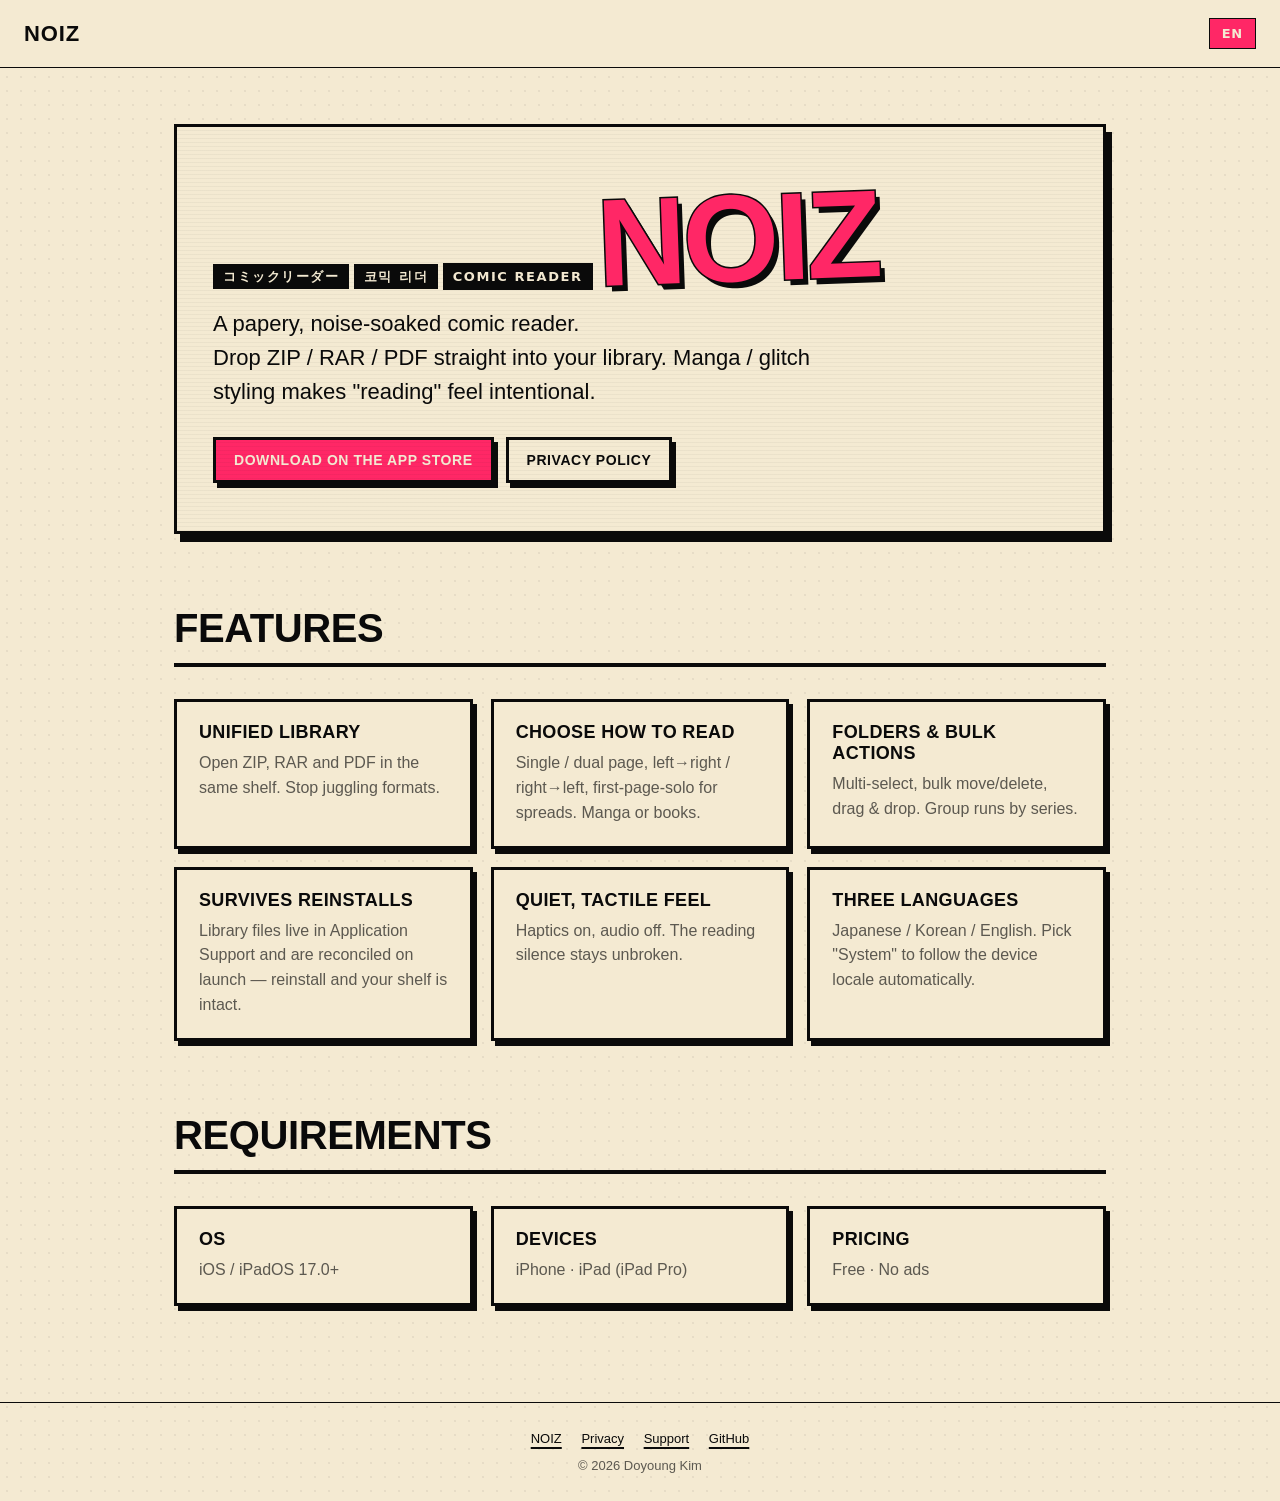
==== docs/index.html @ 311464d1 "docs: Japanese-primary README + multilingual marketing/privacy/support site - README.md now leads wi" ====
<!doctype html>
<html lang="ja">
<head>
  <meta charset="utf-8" />
  <meta name="viewport" content="width=device-width, initial-scale=1" />
  <title>NOIZ — 漫画リーダー / Comic Reader</title>
  <meta name="description" content="ZIP・RAR・PDF を統合した iPad / iPhone 向けマンガリーダー。マンガ／グリッチ調のデザイン。" />
  <link rel="stylesheet" href="assets/style.css" />
  <link rel="icon" href="data:image/svg+xml,%3Csvg xmlns='http://www.w3.org/2000/svg' viewBox='0 0 32 32'%3E%3Crect width='32' height='32' fill='%23ff2766'/%3E%3Ctext x='50%25' y='62%25' font-family='Helvetica' font-weight='900' font-size='22' fill='%230a0a0a' text-anchor='middle'%3EN%3C/text%3E%3C/svg%3E" />
</head>
<body>
  <header class="site-header">
    <a class="brand" href="./">NOIZ</a>
    <nav class="lang-switcher" aria-label="Language">
      <button data-lang="ja" aria-pressed="true">日本語</button>
      <button data-lang="ko" aria-pressed="false">한국어</button>
      <button data-lang="en" aria-pressed="false">EN</button>
    </nav>
  </header>

  <main>
    <!-- HERO ─────────────────────────────────────────────── -->
    <section class="hero">
      <span class="tag" data-lang="ja">コミックリーダー</span>
      <span class="tag" data-lang="ko">코믹 리더</span>
      <span class="tag" data-lang="en">Comic Reader</span>

      <h1>NOIZ</h1>

      <p class="lede" data-lang="ja">
        ノイズの効いた、紙のような漫画リーダー。<br>
        ZIP・RAR・PDF をそのままライブラリへ。マンガ／グリッチ調のデザインで「読む」を演出します。
      </p>
      <p class="lede" data-lang="ko">
        노이즈를 입은, 종이 같은 만화 리더.<br>
        ZIP・RAR・PDF 를 그대로 라이브러리에. 만화／글리치 톤으로 "읽기"를 연출합니다.
      </p>
      <p class="lede" data-lang="en">
        A papery, noise-soaked comic reader.<br>
        Drop ZIP / RAR / PDF straight into your library. Manga / glitch styling makes "reading" feel intentional.
      </p>

      <div class="cta-row">
        <a class="cta" href="https://apps.apple.com/app/id6768558817" data-lang="ja">App Store でダウンロード</a>
        <a class="cta" href="https://apps.apple.com/app/id6768558817" data-lang="ko">App Store 에서 다운로드</a>
        <a class="cta" href="https://apps.apple.com/app/id6768558817" data-lang="en">Download on the App Store</a>

        <a class="cta secondary" href="privacy/" data-lang="ja">プライバシーポリシー</a>
        <a class="cta secondary" href="privacy/" data-lang="ko">개인정보처리방침</a>
        <a class="cta secondary" href="privacy/" data-lang="en">Privacy Policy</a>
      </div>
    </section>

    <!-- FEATURES ─────────────────────────────────────────── -->
    <section class="section">
      <h2 data-lang="ja">特長</h2>
      <h2 data-lang="ko">특징</h2>
      <h2 data-lang="en">Features</h2>

      <div class="grid">
        <article class="card">
          <h3 data-lang="ja">統合ライブラリ</h3>
          <h3 data-lang="ko">통합 라이브러리</h3>
          <h3 data-lang="en">Unified library</h3>
          <p data-lang="ja">ZIP・RAR・PDF をそのまま開ける。フォーマットの違いを意識せずに一覧で管理。</p>
          <p data-lang="ko">ZIP・RAR・PDF 를 그대로 연다. 포맷 차이를 의식하지 않고 한 곳에서 관리.</p>
          <p data-lang="en">Open ZIP, RAR and PDF in the same shelf. Stop juggling formats.</p>
        </article>

        <article class="card">
          <h3 data-lang="ja">読み方を選べる</h3>
          <h3 data-lang="ko">읽기 방식 선택</h3>
          <h3 data-lang="en">Choose how to read</h3>
          <p data-lang="ja">シングル／デュアルページ、左→右／右→左、表紙単独表示。マンガ／書籍どちらにも合わせて。</p>
          <p data-lang="ko">한 페이지 / 두 페이지, 왼→오른 / 오른→왼, 첫 페이지 단독 표시. 만화에도 일반 책에도.</p>
          <p data-lang="en">Single / dual page, left→right / right→left, first-page-solo for spreads. Manga or books.</p>
        </article>

        <article class="card">
          <h3 data-lang="ja">フォルダ整理</h3>
          <h3 data-lang="ko">폴더 정리</h3>
          <h3 data-lang="en">Folders & bulk actions</h3>
          <p data-lang="ja">複数選択して一括移動・削除、ドラッグ＆ドロップ。シリーズ単位でひとまとめに。</p>
          <p data-lang="ko">다중 선택해 일괄 이동・삭제, 드래그 앤 드롭. 시리즈 단위로 깔끔하게.</p>
          <p data-lang="en">Multi-select, bulk move/delete, drag & drop. Group runs by series.</p>
        </article>

        <article class="card">
          <h3 data-lang="ja">再インストールでも消えない</h3>
          <h3 data-lang="ko">재설치해도 안 사라짐</h3>
          <h3 data-lang="en">Survives reinstalls</h3>
          <p data-lang="ja">作品は Application Support に保存。起動時に自動再同期するので、再インストールでもライブラリは元通り。</p>
          <p data-lang="ko">파일은 Application Support 에 저장. 시작 시 자동 재동기화되어, 재설치 후에도 라이브러리는 그대로.</p>
          <p data-lang="en">Library files live in Application Support and are reconciled on launch — reinstall and your shelf is intact.</p>
        </article>

        <article class="card">
          <h3 data-lang="ja">静かで触感のある体験</h3>
          <h3 data-lang="ko">조용하고 손맛 있는 경험</h3>
          <h3 data-lang="en">Quiet, tactile feel</h3>
          <p data-lang="ja">操作にはハプティクス、音は一切なし。読書中の静けさを邪魔しません。</p>
          <p data-lang="ko">조작엔 햅틱, 소리는 일절 없음. 독서의 고요함을 방해하지 않습니다.</p>
          <p data-lang="en">Haptics on, audio off. The reading silence stays unbroken.</p>
        </article>

        <article class="card">
          <h3 data-lang="ja">3 言語対応</h3>
          <h3 data-lang="ko">3개 언어 지원</h3>
          <h3 data-lang="en">Three languages</h3>
          <p data-lang="ja">日本語 / 한국어 / English。「システムに従う」を選ぶと端末の言語を自動追従。</p>
          <p data-lang="ko">日本語 / 한국어 / English. "시스템"을 선택하면 기기 언어를 자동 추종.</p>
          <p data-lang="en">Japanese / Korean / English. Pick "System" to follow the device locale automatically.</p>
        </article>
      </div>
    </section>

    <!-- INFO / FAQ STRIP ────────────────────────────────── -->
    <section class="section">
      <h2 data-lang="ja">動作環境</h2>
      <h2 data-lang="ko">시스템 요구사항</h2>
      <h2 data-lang="en">Requirements</h2>

      <div class="grid">
        <article class="card">
          <h3 data-lang="ja">対応 OS</h3>
          <h3 data-lang="ko">지원 OS</h3>
          <h3 data-lang="en">OS</h3>
          <p>iOS / iPadOS 17.0+</p>
        </article>
        <article class="card">
          <h3 data-lang="ja">対応デバイス</h3>
          <h3 data-lang="ko">지원 기기</h3>
          <h3 data-lang="en">Devices</h3>
          <p>iPhone · iPad (iPad Pro)</p>
        </article>
        <article class="card">
          <h3 data-lang="ja">価格</h3>
          <h3 data-lang="ko">가격</h3>
          <h3 data-lang="en">Pricing</h3>
          <p data-lang="ja">無料 · 広告なし</p>
          <p data-lang="ko">무료 · 광고 없음</p>
          <p data-lang="en">Free · No ads</p>
        </article>
      </div>
    </section>
  </main>

  <footer class="site-footer">
    <div>
      <a href="./">NOIZ</a>
      <a href="privacy/" data-lang="ja">プライバシーポリシー</a>
      <a href="privacy/" data-lang="ko">개인정보처리방침</a>
      <a href="privacy/" data-lang="en">Privacy</a>
      <a href="support/" data-lang="ja">サポート</a>
      <a href="support/" data-lang="ko">지원</a>
      <a href="support/" data-lang="en">Support</a>
      <a href="https://github.com/CobyApp/mana">GitHub</a>
    </div>
    <div style="margin-top:12px;">© 2026 Doyoung Kim</div>
  </footer>

  <script src="assets/i18n.js"></script>
</body>
</html>
---- docs/assets/style.css ----
/* NOIZ — Manga / Glitch landing styles. Mirrors the in-app Tokens. */

:root {
  --paper: #f4ead2;
  --ink: #0a0a0a;
  --ink-dim: rgba(10, 10, 10, 0.65);
  --accent: #ff2766;
  --halftone: rgba(10, 10, 10, 0.06);
  --stroke: 1.5px;
  --stroke-bold: 3px;
  --shadow: 6px 8px 0 var(--ink);
}

* { box-sizing: border-box; }

html, body {
  margin: 0;
  background: var(--paper);
  color: var(--ink);
  font-family: "Pretendard", "Noto Sans JP", "Noto Sans KR", -apple-system, BlinkMacSystemFont, "SF Pro", "Helvetica Neue", sans-serif;
  font-weight: 500;
  -webkit-font-smoothing: antialiased;
  text-rendering: optimizeLegibility;
}

body {
  background-image:
    radial-gradient(var(--halftone) 1.2px, transparent 1.2px);
  background-size: 14px 14px;
  background-position: 0 0;
}

a { color: var(--ink); text-decoration: underline; text-decoration-thickness: 2px; text-underline-offset: 4px; }
a:hover { color: var(--accent); }

/* ── Header ─────────────────────────────── */
.site-header {
  position: sticky;
  top: 0;
  z-index: 10;
  background: var(--paper);
  border-bottom: var(--stroke) solid var(--ink);
  padding: 18px 24px;
  display: flex;
  align-items: center;
  justify-content: space-between;
  gap: 16px;
}

.site-header .brand {
  font-weight: 900;
  font-size: 22px;
  letter-spacing: 0.04em;
  text-decoration: none;
}

.lang-switcher {
  display: inline-flex;
  border: var(--stroke) solid var(--ink);
}
.lang-switcher button {
  appearance: none;
  background: var(--paper);
  border: 0;
  border-right: var(--stroke) solid var(--ink);
  color: var(--ink);
  cursor: pointer;
  font: 700 13px/1 "Pretendard", "Noto Sans JP", system-ui, sans-serif;
  letter-spacing: 0.06em;
  padding: 8px 12px;
  text-transform: uppercase;
}
.lang-switcher button:last-child { border-right: 0; }
.lang-switcher button[aria-pressed="true"] {
  background: var(--accent);
  color: var(--paper);
}

/* ── Layout ─────────────────────────────── */
main {
  max-width: 980px;
  margin: 0 auto;
  padding: 56px 24px 96px;
}

.hero {
  border: var(--stroke-bold) solid var(--ink);
  background: var(--paper);
  box-shadow: var(--shadow);
  padding: 56px 36px 48px;
  position: relative;
  overflow: hidden;
}
.hero::before {
  content: "";
  position: absolute;
  inset: 0;
  background-image:
    repeating-linear-gradient(
      to bottom,
      transparent 0 3px,
      rgba(10, 10, 10, 0.04) 3px 4px
    );
  pointer-events: none;
}
.hero h1 {
  font-size: clamp(64px, 12vw, 124px);
  margin: 0 0 12px;
  font-weight: 900;
  letter-spacing: -0.03em;
  line-height: 0.9;
  color: var(--accent);
  -webkit-text-stroke: 3px var(--ink);
  paint-order: stroke fill;
  transform: rotate(-2deg);
  display: inline-block;
  text-shadow: 5px 6px 0 var(--ink);
}
.hero .tag {
  display: inline-block;
  font: 700 13px/1 "Pretendard", "Noto Sans JP", system-ui, sans-serif;
  letter-spacing: 0.12em;
  text-transform: uppercase;
  background: var(--ink);
  color: var(--paper);
  padding: 6px 10px;
  margin-bottom: 18px;
}
.hero p.lede {
  font-size: clamp(18px, 2.2vw, 22px);
  margin: 0 0 28px;
  max-width: 640px;
  line-height: 1.55;
}

.cta-row {
  display: flex;
  flex-wrap: wrap;
  gap: 12px;
  margin-top: 8px;
}
.cta {
  display: inline-flex;
  align-items: center;
  gap: 8px;
  padding: 12px 18px;
  background: var(--accent);
  color: var(--paper);
  font-weight: 800;
  letter-spacing: 0.04em;
  border: var(--stroke-bold) solid var(--ink);
  box-shadow: 4px 5px 0 var(--ink);
  text-decoration: none;
  text-transform: uppercase;
  font-size: 14px;
}
.cta.secondary { background: var(--paper); color: var(--ink); }
.cta:hover { transform: translate(2px, 2px); box-shadow: 2px 3px 0 var(--ink); }

/* ── Section heading ────────────────────── */
.section { margin-top: 72px; }
.section h2 {
  font-size: clamp(28px, 4vw, 40px);
  margin: 0 0 24px;
  text-transform: uppercase;
  letter-spacing: -0.01em;
  position: relative;
  padding-bottom: 8px;
}
.section h2::after {
  content: "";
  display: block;
  height: 4px;
  background: var(--ink);
  margin-top: 12px;
}

/* ── Feature grid ───────────────────────── */
.grid {
  display: grid;
  grid-template-columns: repeat(auto-fit, minmax(260px, 1fr));
  gap: 18px;
}
.card {
  border: var(--stroke-bold) solid var(--ink);
  background: var(--paper);
  padding: 20px 22px;
  box-shadow: 4px 5px 0 var(--ink);
  position: relative;
}
.card h3 {
  margin: 0 0 8px;
  font-size: 18px;
  letter-spacing: 0.02em;
  text-transform: uppercase;
}
.card p { margin: 0; line-height: 1.55; color: var(--ink-dim); }

/* ── Long-form prose (privacy / support) ─ */
.prose {
  border: var(--stroke-bold) solid var(--ink);
  background: var(--paper);
  box-shadow: var(--shadow);
  padding: 40px 36px;
}
.prose h1 {
  font-size: clamp(36px, 6vw, 56px);
  margin: 0 0 24px;
  letter-spacing: -0.02em;
}
.prose h2 {
  margin-top: 32px;
  margin-bottom: 12px;
  font-size: 22px;
  text-transform: uppercase;
}
.prose p, .prose li { line-height: 1.7; font-size: 16px; }
.prose ul { padding-left: 22px; }
.prose .meta {
  display: inline-block;
  font: 700 12px/1 "Pretendard", system-ui, sans-serif;
  letter-spacing: 0.12em;
  text-transform: uppercase;
  background: var(--ink);
  color: var(--paper);
  padding: 6px 10px;
  margin-bottom: 20px;
}

/* ── Footer ─────────────────────────────── */
.site-footer {
  border-top: var(--stroke) solid var(--ink);
  padding: 28px 24px;
  font-size: 13px;
  color: var(--ink-dim);
  text-align: center;
}
.site-footer a { margin: 0 8px; }

/* ── i18n visibility ────────────────────── */
[data-lang] { display: none; }
html[lang="ja"] [data-lang="ja"] { display: revert; }
html[lang="ko"] [data-lang="ko"] { display: revert; }
html[lang="en"] [data-lang="en"] { display: revert; }
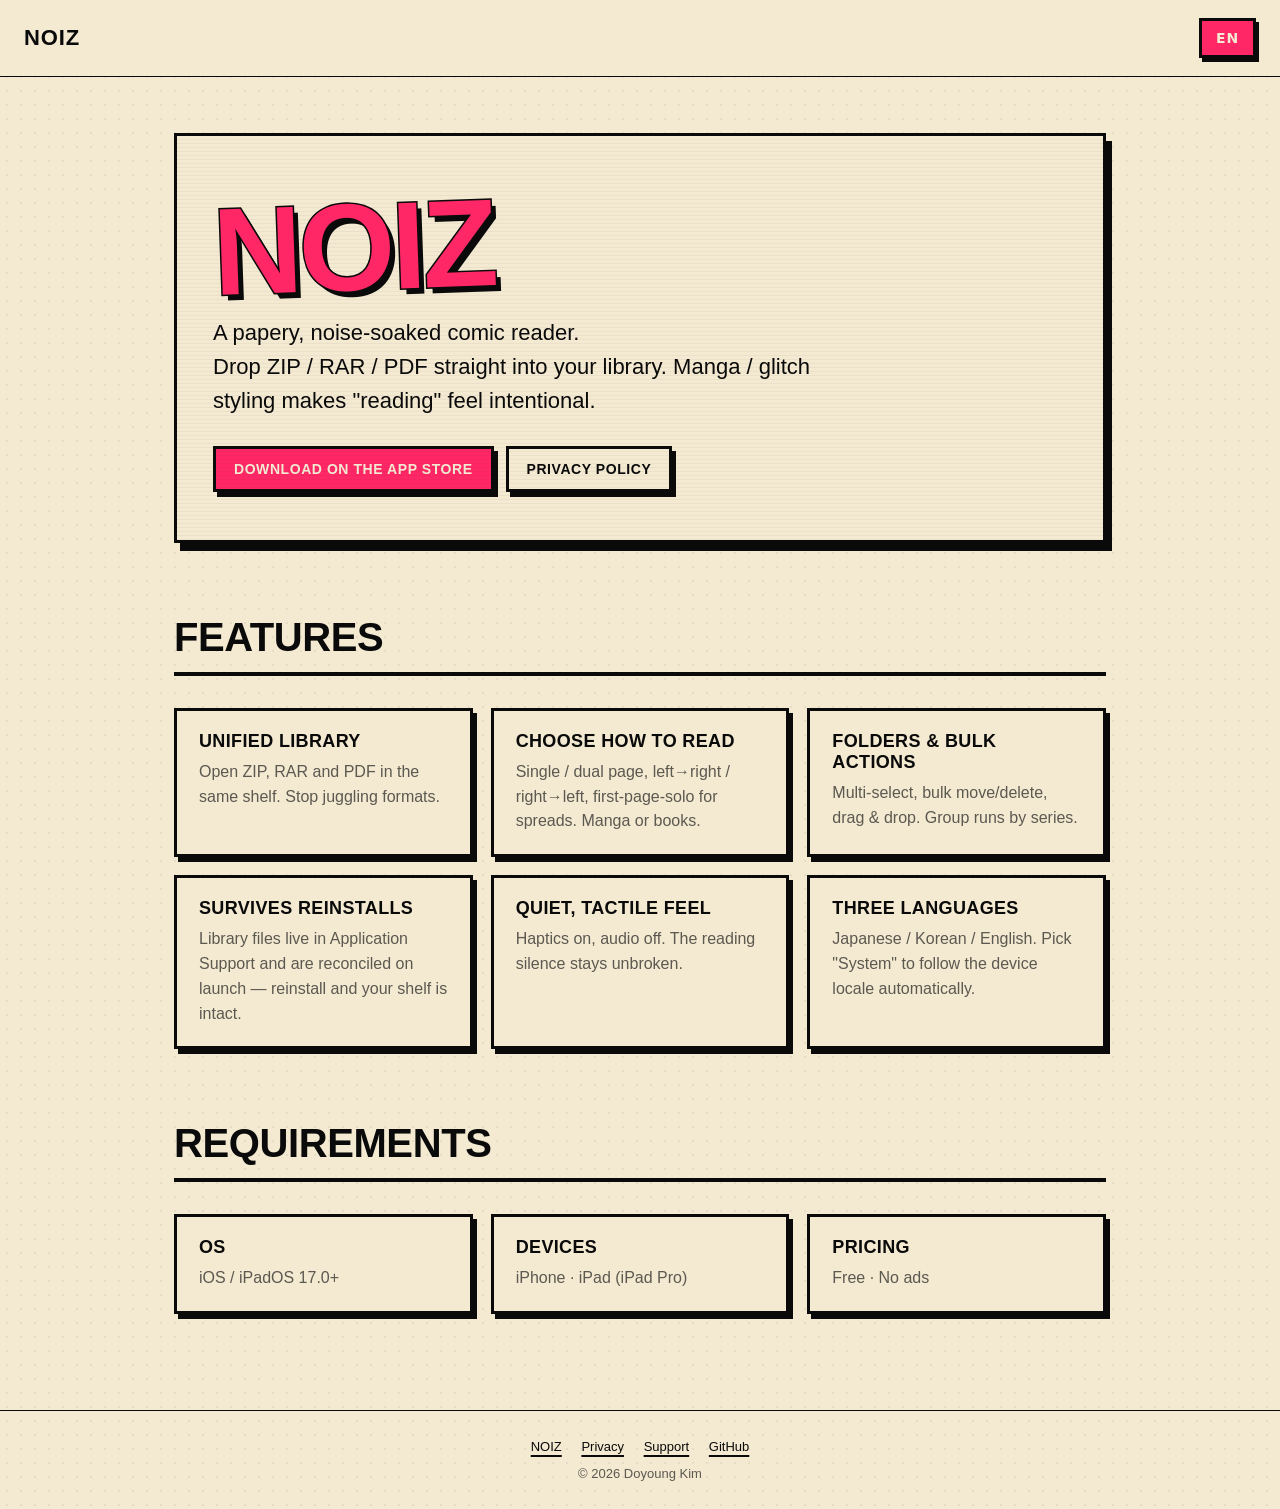
==== commit 5660adaa: "docs: drop hero meta tags and make the language switcher prominent - Remove the small black "Comic R" ====
--- a/docs/index.html
+++ b/docs/index.html
@@ -21,10 +21,6 @@
   <main>
     <!-- HERO ─────────────────────────────────────────────── -->
     <section class="hero">
-      <span class="tag" data-lang="ja">コミックリーダー</span>
-      <span class="tag" data-lang="ko">코믹 리더</span>
-      <span class="tag" data-lang="en">Comic Reader</span>
-
       <h1>NOIZ</h1>
 
       <p class="lede" data-lang="ja">
--- a/docs/assets/style.css
+++ b/docs/assets/style.css
@@ -56,24 +56,34 @@
 
 .lang-switcher {
   display: inline-flex;
-  border: var(--stroke) solid var(--ink);
+  border: var(--stroke-bold) solid var(--ink);
+  box-shadow: 3px 4px 0 var(--ink);
+  background: var(--paper);
 }
 .lang-switcher button {
   appearance: none;
   background: var(--paper);
   border: 0;
-  border-right: var(--stroke) solid var(--ink);
+  border-right: var(--stroke-bold) solid var(--ink);
   color: var(--ink);
   cursor: pointer;
-  font: 700 13px/1 "Pretendard", "Noto Sans JP", system-ui, sans-serif;
+  font: 800 14px/1 "Pretendard", "Noto Sans JP", system-ui, sans-serif;
   letter-spacing: 0.06em;
-  padding: 8px 12px;
-  text-transform: uppercase;
+  padding: 10px 14px;
+  text-transform: uppercase;
+  transition: background-color 0.12s ease, color 0.12s ease;
 }
 .lang-switcher button:last-child { border-right: 0; }
+.lang-switcher button:hover {
+  background: var(--ink);
+  color: var(--paper);
+}
 .lang-switcher button[aria-pressed="true"] {
   background: var(--accent);
   color: var(--paper);
+}
+.lang-switcher button[aria-pressed="true"]:hover {
+  background: var(--accent);
 }
 
 /* ── Layout ─────────────────────────────── */
